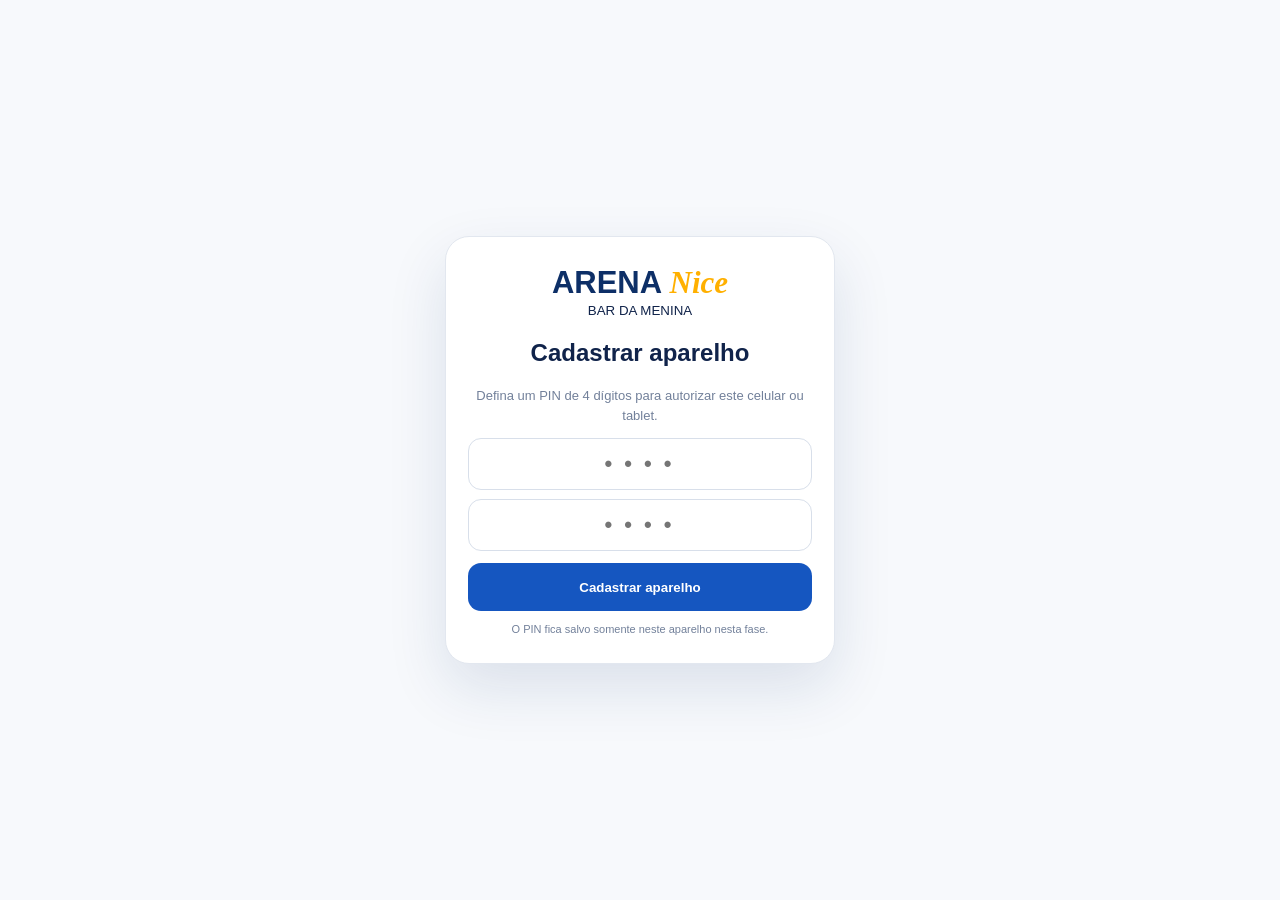
==== app-shell.html @ 8e5aab2b "Adicionar shell de sincronização Supabase ao PWA" ====
<!doctype html><html lang="pt-BR"><head><meta charset="utf-8"><meta name="viewport" content="width=device-width,initial-scale=1,viewport-fit=cover"><meta name="theme-color" content="#ffffff"><meta name="apple-mobile-web-app-capable" content="yes"><meta name="apple-mobile-web-app-status-bar-style" content="default"><meta name="apple-mobile-web-app-title" content="Arena Nice"><link rel="manifest" href="/manifest.webmanifest"><link rel="apple-touch-icon" href="/icon-512.png"><title>Arena Nice — Bar da Menina</title><style>html,body{margin:0;width:100%;height:100%;overflow:hidden;background:#f7f9fc;font-family:-apple-system,BlinkMacSystemFont,"Segoe UI",sans-serif}.loading{position:fixed;inset:0;display:grid;place-items:center;background:#fff;z-index:5}.card{text-align:center;padding:28px}.brand{font-weight:900;font-size:32px;color:#0D2F67;text-transform:uppercase}.brand i{font-family:Georgia,serif;text-transform:none;color:#FFB000}.sub{margin-top:8px;font-size:10px;letter-spacing:4px;color:#10234A;font-weight:800}.msg{margin-top:22px;color:#72809A;font-size:13px}.dot{width:34px;height:34px;margin:18px auto;border:4px solid #E6ECF5;border-top-color:#1556C0;border-radius:50%;animation:r 1s linear infinite}@keyframes r{to{transform:rotate(360deg)}}iframe{display:none;border:0;width:100%;height:100%}</style></head><body><div id="loading" class="loading"><div class="card"><div class="brand">Arena <i>Nice</i></div><div class="sub">BAR DA MENINA</div><div class="dot"></div><div id="msg" class="msg">Sincronizando dados…</div></div></div><iframe id="app" title="Arena Nice"></iframe><script src="/supabase-sync.js"></script><script>(async()=>{const f=document.getElementById('app'),m=document.getElementById('msg');try{await ArenaSupabase.initialSync();m.textContent='Tudo certo.'}catch(e){console.error(e);m.textContent='Sem conexão. Abrindo com os dados salvos no aparelho.'}f.src='/ops.html';f.onload=()=>{f.style.display='block';document.getElementById('loading').style.display='none';setInterval(()=>ArenaSupabase.backgroundSync(f),5000)};if('serviceWorker'in navigator){navigator.serviceWorker.register('/sw.js').then(r=>r.update()).catch(()=>{})}})();</script></body></html>
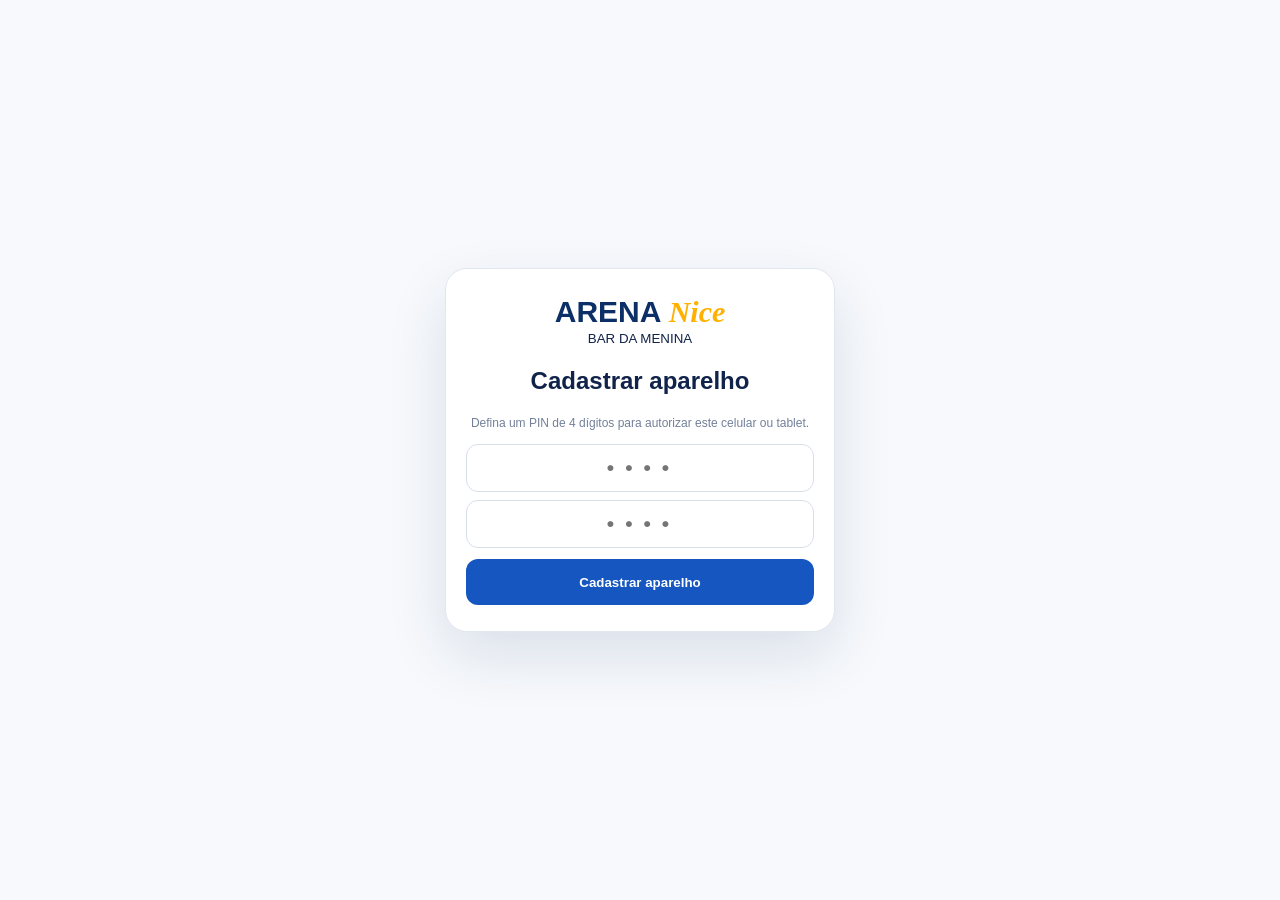
==== commit bb7a8116: "Apontar shell sincronizado para versão atual do Arena Nice" ====
--- a/app-shell.html
+++ b/app-shell.html
@@ -1 +1 @@
-<!doctype html><html lang="pt-BR"><head><meta charset="utf-8"><meta name="viewport" content="width=device-width,initial-scale=1,viewport-fit=cover"><meta name="theme-color" content="#ffffff"><meta name="apple-mobile-web-app-capable" content="yes"><meta name="apple-mobile-web-app-status-bar-style" content="default"><meta name="apple-mobile-web-app-title" content="Arena Nice"><link rel="manifest" href="/manifest.webmanifest"><link rel="apple-touch-icon" href="/icon-512.png"><title>Arena Nice — Bar da Menina</title><style>html,body{margin:0;width:100%;height:100%;overflow:hidden;background:#f7f9fc;font-family:-apple-system,BlinkMacSystemFont,"Segoe UI",sans-serif}.loading{position:fixed;inset:0;display:grid;place-items:center;background:#fff;z-index:5}.card{text-align:center;padding:28px}.brand{font-weight:900;font-size:32px;color:#0D2F67;text-transform:uppercase}.brand i{font-family:Georgia,serif;text-transform:none;color:#FFB000}.sub{margin-top:8px;font-size:10px;letter-spacing:4px;color:#10234A;font-weight:800}.msg{margin-top:22px;color:#72809A;font-size:13px}.dot{width:34px;height:34px;margin:18px auto;border:4px solid #E6ECF5;border-top-color:#1556C0;border-radius:50%;animation:r 1s linear infinite}@keyframes r{to{transform:rotate(360deg)}}iframe{display:none;border:0;width:100%;height:100%}</style></head><body><div id="loading" class="loading"><div class="card"><div class="brand">Arena <i>Nice</i></div><div class="sub">BAR DA MENINA</div><div class="dot"></div><div id="msg" class="msg">Sincronizando dados…</div></div></div><iframe id="app" title="Arena Nice"></iframe><script src="/supabase-sync.js"></script><script>(async()=>{const f=document.getElementById('app'),m=document.getElementById('msg');try{await ArenaSupabase.initialSync();m.textContent='Tudo certo.'}catch(e){console.error(e);m.textContent='Sem conexão. Abrindo com os dados salvos no aparelho.'}f.src='/ops.html';f.onload=()=>{f.style.display='block';document.getElementById('loading').style.display='none';setInterval(()=>ArenaSupabase.backgroundSync(f),5000)};if('serviceWorker'in navigator){navigator.serviceWorker.register('/sw.js').then(r=>r.update()).catch(()=>{})}})();</script></body></html>+<!doctype html><html lang="pt-BR"><head><meta charset="utf-8"><meta name="viewport" content="width=device-width,initial-scale=1,viewport-fit=cover"><meta name="theme-color" content="#ffffff"><meta name="apple-mobile-web-app-capable" content="yes"><meta name="apple-mobile-web-app-status-bar-style" content="default"><meta name="apple-mobile-web-app-title" content="Arena Nice"><link rel="manifest" href="/manifest.webmanifest"><link rel="apple-touch-icon" href="/icon-512.png"><title>Arena Nice — Bar da Menina</title><style>html,body{margin:0;width:100%;height:100%;overflow:hidden;background:#f7f9fc;font-family:-apple-system,BlinkMacSystemFont,"Segoe UI",sans-serif}.loading{position:fixed;inset:0;display:grid;place-items:center;background:#fff;z-index:5}.card{text-align:center;padding:28px}.brand{font-weight:900;font-size:32px;color:#0D2F67;text-transform:uppercase}.brand i{font-family:Georgia,serif;text-transform:none;color:#FFB000}.sub{margin-top:8px;font-size:10px;letter-spacing:4px;color:#10234A;font-weight:800}.msg{margin-top:22px;color:#72809A;font-size:13px}.dot{width:34px;height:34px;margin:18px auto;border:4px solid #E6ECF5;border-top-color:#1556C0;border-radius:50%;animation:r 1s linear infinite}@keyframes r{to{transform:rotate(360deg)}}iframe{display:none;border:0;width:100%;height:100%}</style></head><body><div id="loading" class="loading"><div class="card"><div class="brand">Arena <i>Nice</i></div><div class="sub">BAR DA MENINA</div><div class="dot"></div><div id="msg" class="msg">Sincronizando dados…</div></div></div><iframe id="app" title="Arena Nice"></iframe><script src="/supabase-sync.js"></script><script>(async()=>{const f=document.getElementById('app'),m=document.getElementById('msg');try{await ArenaSupabase.initialSync();m.textContent='Tudo certo.'}catch(e){console.error(e);m.textContent='Sem conexão. Abrindo com os dados salvos no aparelho.'}f.src='/arena-v3.html';f.onload=()=>{f.style.display='block';document.getElementById('loading').style.display='none';setInterval(()=>ArenaSupabase.backgroundSync(f),5000)};if('serviceWorker'in navigator){navigator.serviceWorker.register('/sw.js').then(r=>r.update()).catch(()=>{})}})();</script></body></html>
